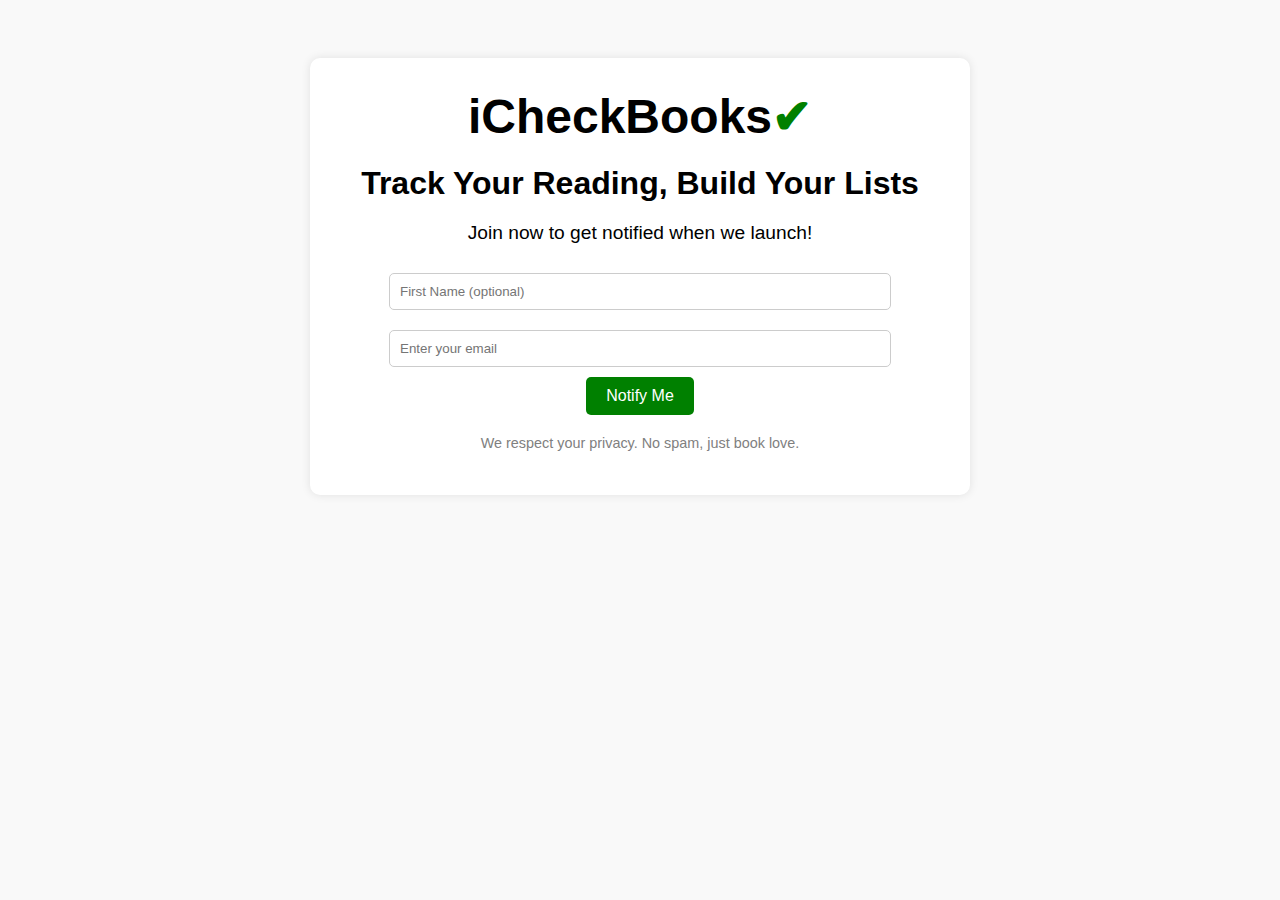
==== index.html @ 6a58af83 "Initial" ====
<!DOCTYPE html>
<html lang="en">
<head>
    <meta charset="UTF-8">
    <meta name="viewport" content="width=device-width, initial-scale=1.0">
    <title>iCheckBooks - Track Your Reading</title>
    <style>
        body {
            font-family: Arial, sans-serif;
            background-color: #f9f9f9;
            text-align: center;
            padding: 50px;
        }
        .container {
            max-width: 600px;
            margin: auto;
            background: white;
            padding: 30px;
            box-shadow: 0 0 10px rgba(0, 0, 0, 0.1);
            border-radius: 10px;
        }
        h1 {
            font-size: 2em;
            margin-bottom: 10px;
        }
        .logo {
            font-size: 3em;
            font-weight: bold;
        }
        .checkmark {
            color: green;
        }
        p {
            font-size: 1.2em;
        }
        input {
            width: 80%;
            padding: 10px;
            margin: 10px 0;
            border: 1px solid #ccc;
            border-radius: 5px;
        }
        button {
            background-color: green;
            color: white;
            padding: 10px 20px;
            border: none;
            border-radius: 5px;
            cursor: pointer;
            font-size: 1em;
        }
        .footer {
            margin-top: 20px;
            font-size: 0.9em;
            color: gray;
        }
    </style>
</head>
<body>
    <div class="container">
        <div class="logo">iCheckBooks<span class="checkmark">✔</span></div>
        <h1>Track Your Reading, Build Your Lists</h1>
        <p>Join now to get notified when we launch!</p>
        <form>
            <input type="text" placeholder="First Name (optional)"><br>
            <input type="email" placeholder="Enter your email" required><br>
            <button type="submit">Notify Me</button>
        </form>
        <p class="footer">We respect your privacy. No spam, just book love.</p>
    </div>
</body>
</html>
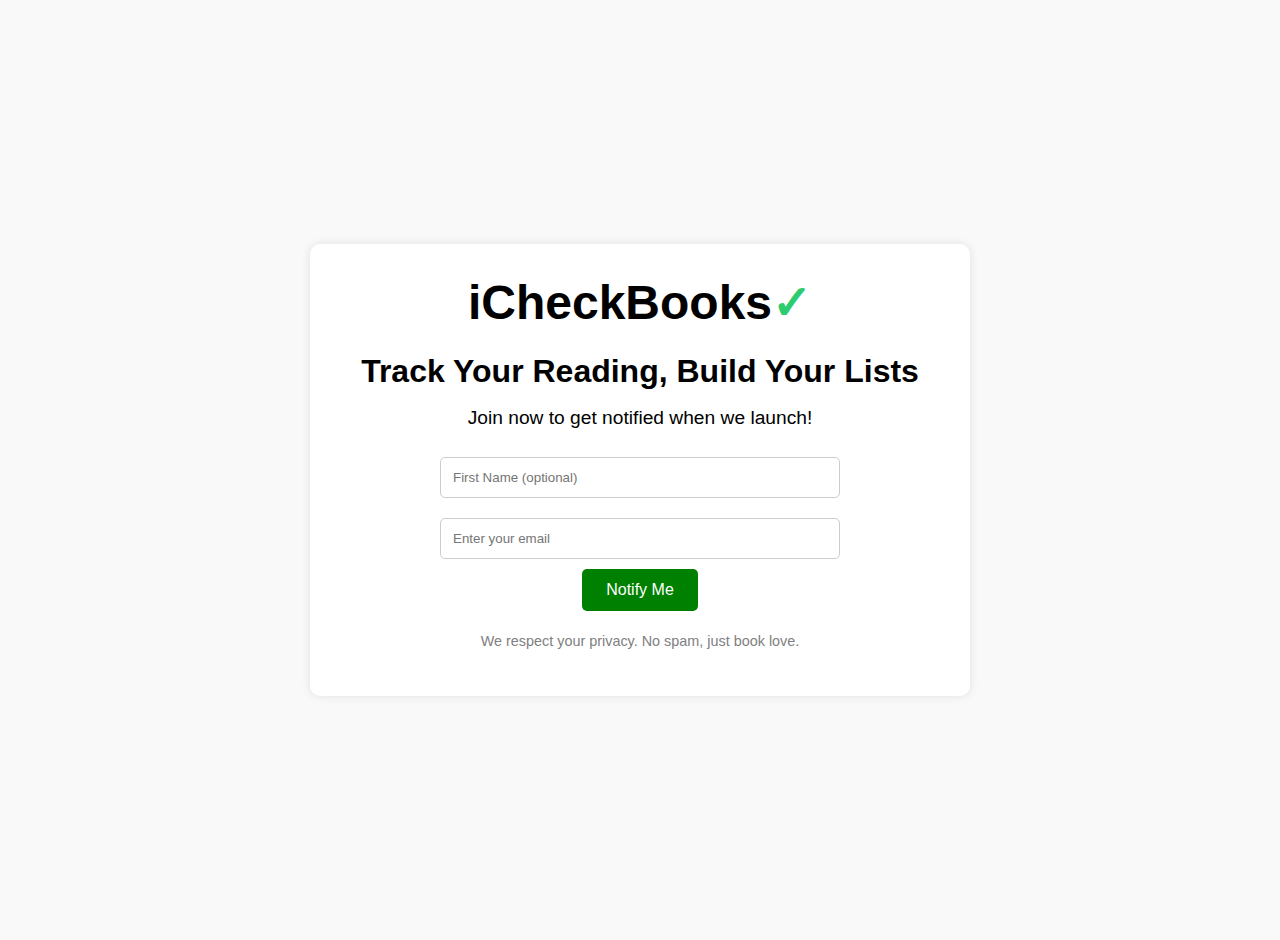
==== commit a936a454: "Checkmark consistent" ====
--- a/index.html
+++ b/index.html
@@ -4,70 +4,53 @@
     <meta charset="UTF-8">
     <meta name="viewport" content="width=device-width, initial-scale=1.0">
     <title>iCheckBooks - Track Your Reading</title>
-    <style>
-        body {
-            font-family: Arial, sans-serif;
-            background-color: #f9f9f9;
-            text-align: center;
-            padding: 50px;
-        }
-        .container {
-            max-width: 600px;
-            margin: auto;
-            background: white;
-            padding: 30px;
-            box-shadow: 0 0 10px rgba(0, 0, 0, 0.1);
-            border-radius: 10px;
-        }
-        h1 {
-            font-size: 2em;
-            margin-bottom: 10px;
-        }
-        .logo {
-            font-size: 3em;
-            font-weight: bold;
-        }
-        .checkmark {
-            color: green;
-        }
-        p {
-            font-size: 1.2em;
-        }
-        input {
-            width: 80%;
-            padding: 10px;
-            margin: 10px 0;
-            border: 1px solid #ccc;
-            border-radius: 5px;
-        }
-        button {
-            background-color: green;
-            color: white;
-            padding: 10px 20px;
-            border: none;
-            border-radius: 5px;
-            cursor: pointer;
-            font-size: 1em;
-        }
-        .footer {
-            margin-top: 20px;
-            font-size: 0.9em;
-            color: gray;
-        }
-    </style>
+    <link rel="icon" type="image/svg+xml" href="/favicon.svg">
+    <!-- Fallback for browsers that don't support SVG favicons -->
+    <link rel="alternate icon" type="image/png" href="/favicon.png">
+    <link rel="stylesheet" href="/styles.css">
 </head>
 <body>
     <div class="container">
-        <div class="logo">iCheckBooks<span class="checkmark">✔</span></div>
+        <div class="logo">iCheckBooks<span class="checkmark"></span></div>
         <h1>Track Your Reading, Build Your Lists</h1>
         <p>Join now to get notified when we launch!</p>
-        <form>
-            <input type="text" placeholder="First Name (optional)"><br>
-            <input type="email" placeholder="Enter your email" required><br>
+        <form id="signup-form">
+            <input type="text" id="first_name" placeholder="First Name (optional)"><br>
+            <input type="email" id="email" placeholder="Enter your email" required><br>
+
+            <!-- Google reCAPTCHA -->
+            <!-- <div class="g-recaptcha" data-sitekey="YOUR_SITE_KEY"></div> -->
+
             <button type="submit">Notify Me</button>
         </form>
+
+        <script src="https://www.google.com/recaptcha/api.js" async defer></script>
         <p class="footer">We respect your privacy. No spam, just book love.</p>
     </div>
+
+    <script>
+        document.getElementById("signup-form").addEventListener("submit", async function(event) {
+            event.preventDefault();
+
+            try {
+                const firstName = document.getElementById("first_name").value;
+                const email = document.getElementById("email").value;
+                const response = await fetch("https://api.icheckbooks.com/signup", {
+                    method: "POST",
+                    headers: { "Content-Type": "application/json" },
+                    body: JSON.stringify({ firstName, email })
+                });
+
+                if (response.ok) {
+                    window.location.href = '/success.html';
+                } else {
+                    window.location.href = '/error.html';
+                }
+            } catch (error) {
+                window.location.href = '/error.html';
+            }
+        });
+    </script>
 </body>
 </html>
 
--- a/styles.css
+++ b/styles.css
@@ -0,0 +1,128 @@
+body {
+  font-family: Arial, sans-serif;
+  background-color: #f9f9f9;
+  text-align: center;
+  padding: 20px;
+  margin: 0;
+  min-height: 100vh;
+  display: flex;
+  align-items: center;
+  justify-content: center;
+}
+
+.container {
+  width: 90%;
+  max-width: 600px;
+  margin: auto;
+  background: white;
+  padding: 30px;
+  box-shadow: 0 0 10px rgba(0, 0, 0, 0.1);
+  border-radius: 10px;
+}
+
+h1 {
+  font-size: 2em;
+  margin-bottom: 10px;
+  line-height: 1.2;
+}
+
+.logo {
+  font-size: 3em;
+  font-weight: bold;
+  margin-bottom: 20px;
+}
+
+.checkmark {
+  color: #2ecc71;
+  -webkit-text-fill-color: #2ecc71;
+  text-fill-color: #2ecc71;
+}
+
+.checkmark::after {
+  content: '✓';
+}
+
+p {
+  font-size: 1.2em;
+  line-height: 1.4;
+  margin: 15px 0;
+}
+
+input {
+  width: 100%;
+  max-width: 400px;
+  padding: 12px;
+  margin: 10px 0;
+  border: 1px solid #ccc;
+  border-radius: 5px;
+  box-sizing: border-box;
+}
+
+button,
+.home-button {
+  background-color: green;
+  color: white;
+  padding: 12px 24px;
+  border: none;
+  border-radius: 5px;
+  cursor: pointer;
+  font-size: 1em;
+  transition: background-color 0.2s;
+}
+
+button:hover,
+.home-button:hover {
+  background-color: darkgreen;
+}
+
+.home-button {
+  text-decoration: none;
+  display: inline-block;
+  margin-top: 20px;
+}
+
+.footer {
+  margin-top: 20px;
+  font-size: 0.9em;
+  color: gray;
+}
+
+.error-heading {
+  color: #e74c3c;
+}
+
+/* Mobile-specific styles */
+@media screen and (max-width: 480px) {
+  body {
+    padding: 10px;
+  }
+
+  .container {
+    padding: 20px;
+    width: 95%;
+  }
+
+  .logo {
+    font-size: 2.5em;
+  }
+
+  h1 {
+    font-size: 1.5em;
+  }
+
+  p {
+    font-size: 1.1em;
+  }
+
+  input {
+    width: 90%;
+    padding: 10px;
+  }
+
+  button,
+  .home-button {
+    width: 90%;
+    max-width: 400px;
+    padding: 12px;
+  }
+}
